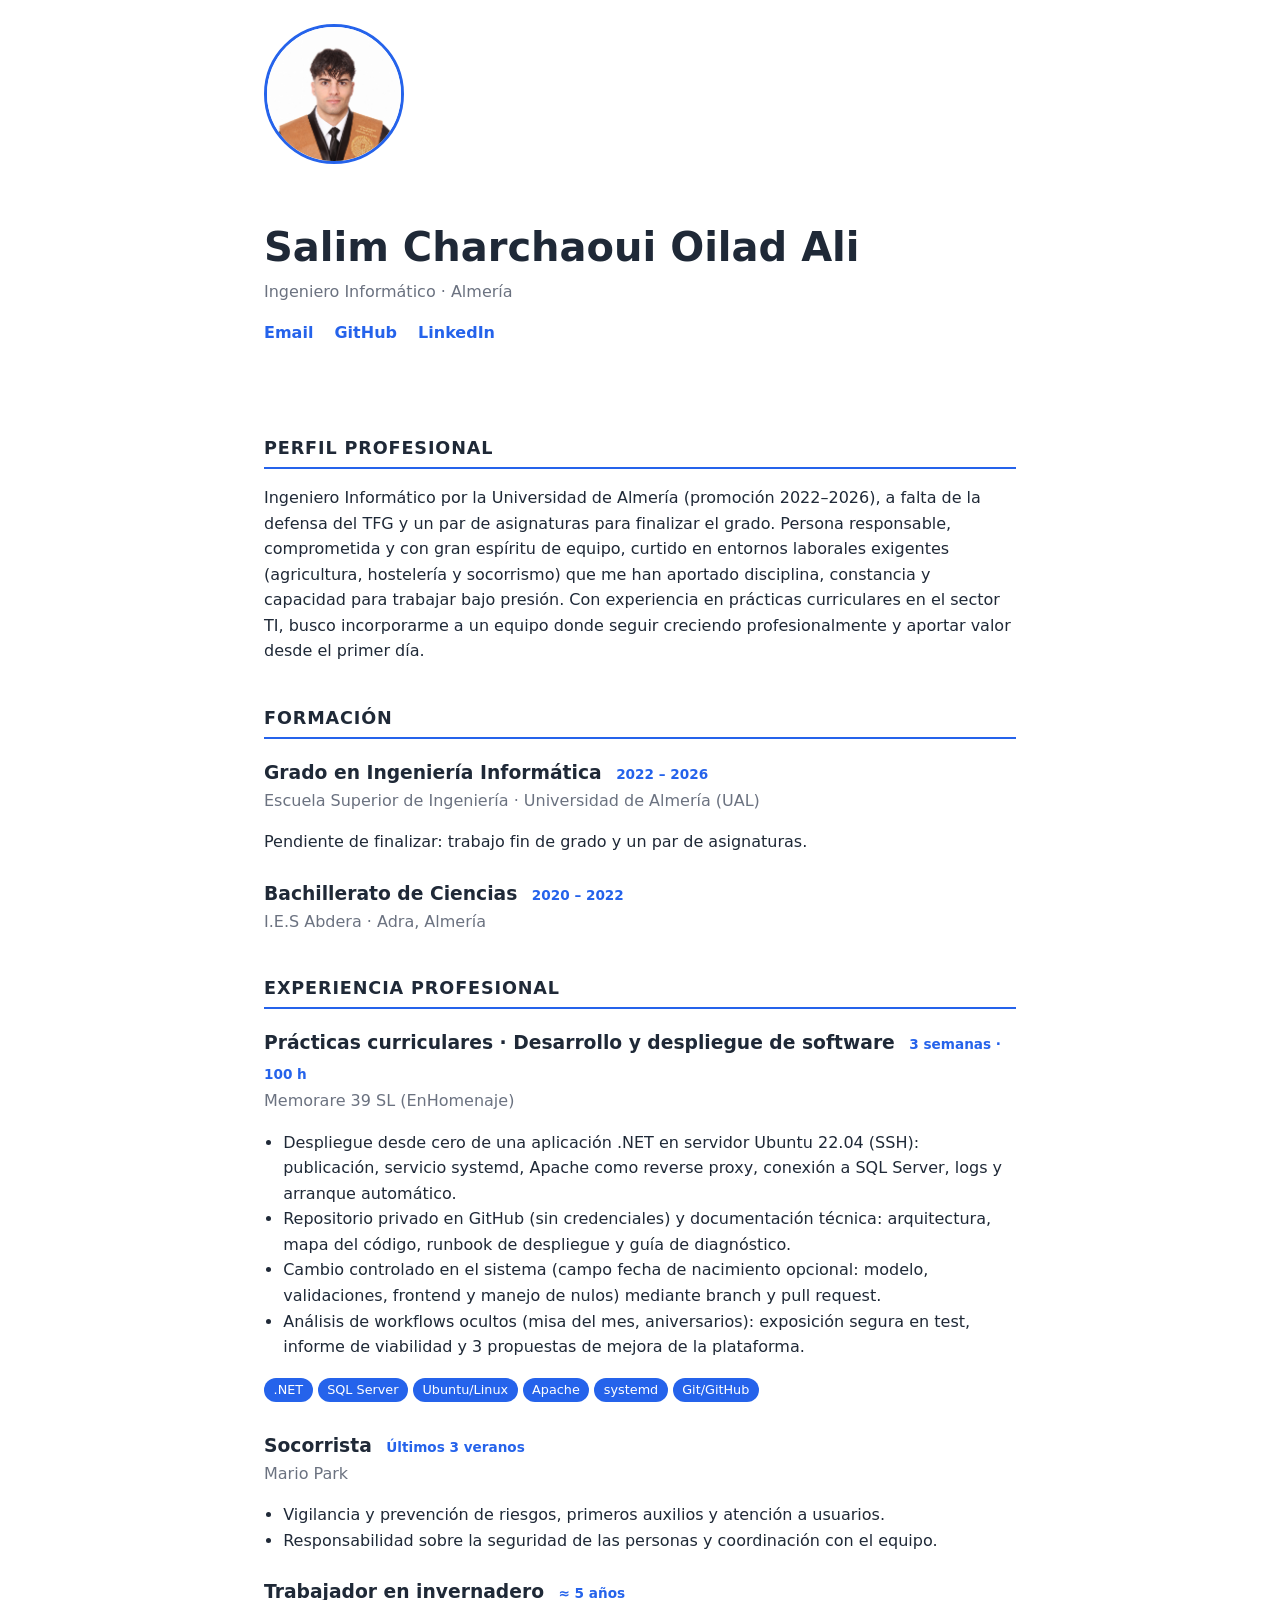
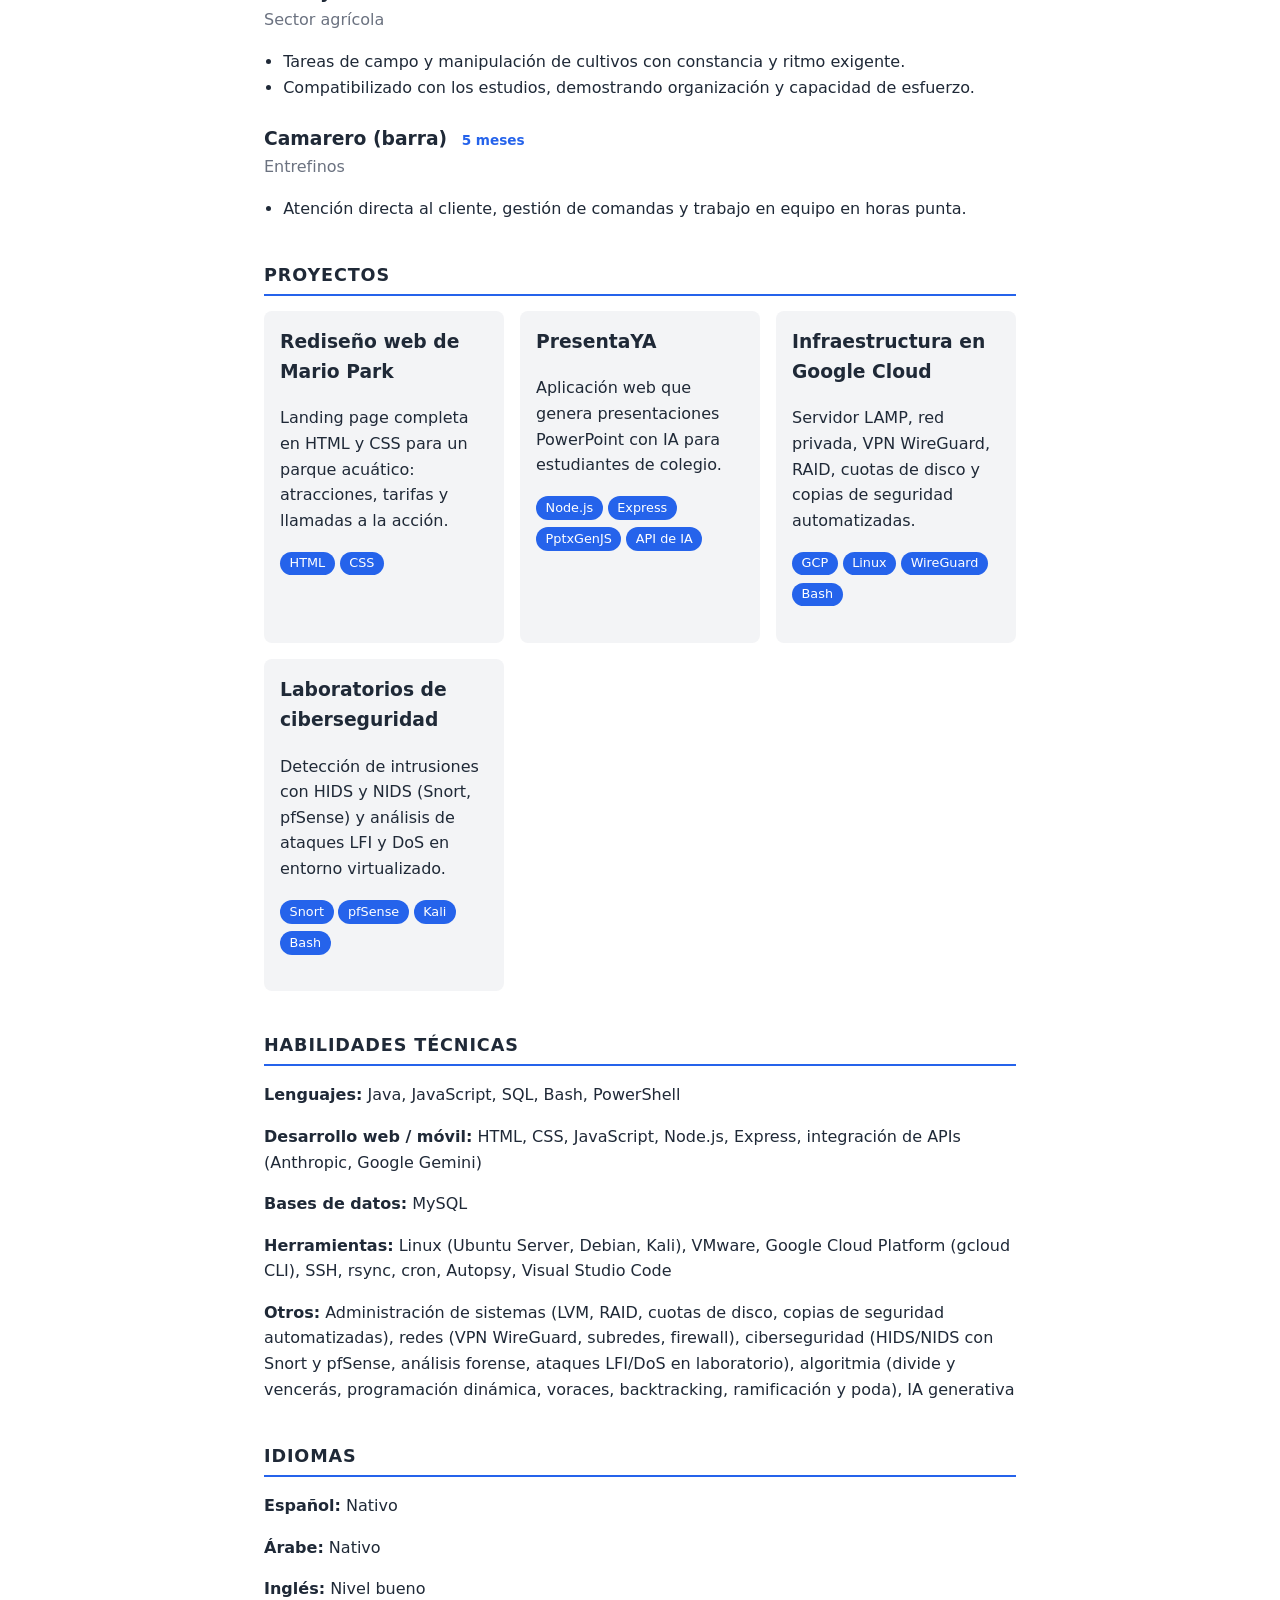
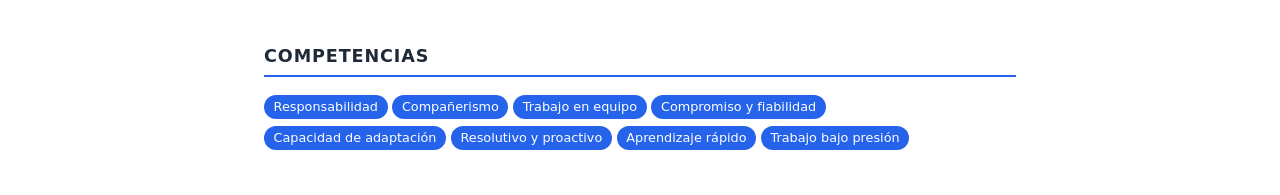
==== index.html @ c1d82d93 "Portfolio inicial" ====
<!DOCTYPE html>
<html lang="es">
<head>
  <meta charset="UTF-8">
  <meta name="viewport" content="width=device-width, initial-scale=1">
  <meta name="description" content="Portfolio de Salim Charchaoui Oilad Ali, Ingeniero Informático">
  <title>Salim Charchaoui Oilad Ali | Portfolio</title>
  <link rel="stylesheet" href="style.css">
</head>
<body>
<header>
  
    <img class="foto" src="foto.jpg" alt="Foto de Salim Charchaoui Oilad Ali">
  
  <div>
    <h1>Salim Charchaoui Oilad Ali</h1>
    <p class="subtitulo">Ingeniero Informático · Almería</p>
    <nav>
      <a href="mailto:salimalmeria12@gmail.com">Email</a>
      <a href="https://github.com/ualsco569">GitHub</a>
      <a href="https://linkedin.com/in/salimcharchaoui">LinkedIn</a>
    </nav>
  </div>
</header>

  <main>
    <section>
      <h2>Perfil profesional</h2>
      <p>Ingeniero Informático por la Universidad de Almería (promoción 2022–2026), a falta de la defensa del TFG y un par de asignaturas para finalizar el grado. Persona responsable, comprometida y con gran espíritu de equipo, curtido en entornos laborales exigentes (agricultura, hostelería y socorrismo) que me han aportado disciplina, constancia y capacidad para trabajar bajo presión. Con experiencia en prácticas curriculares en el sector TI, busco incorporarme a un equipo donde seguir creciendo profesionalmente y aportar valor desde el primer día.</p>
    </section>

    <section>
      <h2>Formación</h2>
      
        <div class="item">
          <h3>Grado en Ingeniería Informática <span class="periodo">2022 – 2026</span></h3>
          <p class="meta">Escuela Superior de Ingeniería · Universidad de Almería (UAL)</p>
          <p>Pendiente de finalizar: trabajo fin de grado y un par de asignaturas.</p>
        </div>
      
        <div class="item">
          <h3>Bachillerato de Ciencias <span class="periodo">2020 – 2022</span></h3>
          <p class="meta">I.E.S Abdera · Adra, Almería</p>
          
        </div>
      
    </section>

    <section>
      <h2>Experiencia profesional</h2>
      
        <div class="item">
          <h3>Prácticas curriculares · Desarrollo y despliegue de software <span class="periodo">3 semanas · 100 h</span></h3>
          <p class="meta">Memorare 39 SL (EnHomenaje)</p>
          <ul>
            <li>Despliegue desde cero de una aplicación .NET en servidor Ubuntu 22.04 (SSH): publicación, servicio systemd, Apache como reverse proxy, conexión a SQL Server, logs y arranque automático.</li><li>Repositorio privado en GitHub (sin credenciales) y documentación técnica: arquitectura, mapa del código, runbook de despliegue y guía de diagnóstico.</li><li>Cambio controlado en el sistema (campo fecha de nacimiento opcional: modelo, validaciones, frontend y manejo de nulos) mediante branch y pull request.</li><li>Análisis de workflows ocultos (misa del mes, aniversarios): exposición segura en test, informe de viabilidad y 3 propuestas de mejora de la plataforma.</li>
          </ul>
          
            <p class="tags"><span>.NET</span><span>SQL Server</span><span>Ubuntu/Linux</span><span>Apache</span><span>systemd</span><span>Git/GitHub</span></p>
          
        </div>
      
        <div class="item">
          <h3>Socorrista <span class="periodo">Últimos 3 veranos</span></h3>
          <p class="meta">Mario Park</p>
          <ul>
            <li>Vigilancia y prevención de riesgos, primeros auxilios y atención a usuarios.</li><li>Responsabilidad sobre la seguridad de las personas y coordinación con el equipo.</li>
          </ul>
          
        </div>
      
        <div class="item">
          <h3>Trabajador en invernadero <span class="periodo">≈ 5 años</span></h3>
          <p class="meta">Sector agrícola</p>
          <ul>
            <li>Tareas de campo y manipulación de cultivos con constancia y ritmo exigente.</li><li>Compatibilizado con los estudios, demostrando organización y capacidad de esfuerzo.</li>
          </ul>
          
        </div>
      
        <div class="item">
          <h3>Camarero (barra) <span class="periodo">5 meses</span></h3>
          <p class="meta">Entrefinos</p>
          <ul>
            <li>Atención directa al cliente, gestión de comandas y trabajo en equipo en horas punta.</li>
          </ul>
          
        </div>
      
    </section>

    <section>
      <h2>Proyectos</h2>
      <div class="grid">
        
          <article class="tarjeta">
            <h3>Rediseño web de Mario Park</h3>
            <p>Landing page completa en HTML y CSS para un parque acuático: atracciones, tarifas y llamadas a la acción.</p>
            <p class="tags"><span>HTML</span><span>CSS</span></p>
            
          </article>
        
          <article class="tarjeta">
            <h3>PresentaYA</h3>
            <p>Aplicación web que genera presentaciones PowerPoint con IA para estudiantes de colegio.</p>
            <p class="tags"><span>Node.js</span><span>Express</span><span>PptxGenJS</span><span>API de IA</span></p>
            
          </article>
        
          <article class="tarjeta">
            <h3>Infraestructura en Google Cloud</h3>
            <p>Servidor LAMP, red privada, VPN WireGuard, RAID, cuotas de disco y copias de seguridad automatizadas.</p>
            <p class="tags"><span>GCP</span><span>Linux</span><span>WireGuard</span><span>Bash</span></p>
            
          </article>
        
          <article class="tarjeta">
            <h3>Laboratorios de ciberseguridad</h3>
            <p>Detección de intrusiones con HIDS y NIDS (Snort, pfSense) y análisis de ataques LFI y DoS en entorno virtualizado.</p>
            <p class="tags"><span>Snort</span><span>pfSense</span><span>Kali</span><span>Bash</span></p>
            
          </article>
        
      </div>
    </section>

    <section>
      <h2>Habilidades técnicas</h2>
      
        <p><strong>Lenguajes:</strong> Java, JavaScript, SQL, Bash, PowerShell</p>
      
        <p><strong>Desarrollo web / móvil:</strong> HTML, CSS, JavaScript, Node.js, Express, integración de APIs (Anthropic, Google Gemini)</p>
      
        <p><strong>Bases de datos:</strong> MySQL</p>
      
        <p><strong>Herramientas:</strong> Linux (Ubuntu Server, Debian, Kali), VMware, Google Cloud Platform (gcloud CLI), SSH, rsync, cron, Autopsy, Visual Studio Code</p>
      
        <p><strong>Otros:</strong> Administración de sistemas (LVM, RAID, cuotas de disco, copias de seguridad automatizadas), redes (VPN WireGuard, subredes, firewall), ciberseguridad (HIDS/NIDS con Snort y pfSense, análisis forense, ataques LFI/DoS en laboratorio), algoritmia (divide y vencerás, programación dinámica, voraces, backtracking, ramificación y poda), IA generativa</p>
      
    </section>

    <section>
      <h2>Idiomas</h2>
      
        <p><strong>Español:</strong> Nativo</p>
      
        <p><strong>Árabe:</strong> Nativo</p>
      
        <p><strong>Inglés:</strong> Nivel bueno</p>
      
    </section>

    <section>
      <h2>Competencias</h2>
      <p class="tags"><span>Responsabilidad</span><span>Compañerismo</span><span>Trabajo en equipo</span><span>Compromiso y fiabilidad</span><span>Capacidad de adaptación</span><span>Resolutivo y proactivo</span><span>Aprendizaje rápido</span><span>Trabajo bajo presión</span></p>
    </section>
  </main>
</body>
</html>
---- style.css ----
:root {
  --fondo: #ffffff;
  --texto: #1f2937;
  --suave: #6b7280;
  --acento: #2563eb;
  --tarjeta: #f3f4f6;
}

@media (prefers-color-scheme: dark) {
  :root {
    --fondo: #111827;
    --texto: #e5e7eb;
    --suave: #9ca3af;
    --acento: #60a5fa;
    --tarjeta: #1f2937;
  }
}

* { box-sizing: border-box; }

body {
  margin: 0;
  font-family: system-ui, sans-serif;
  line-height: 1.6;
  background: var(--fondo);
  color: var(--texto);
}

header, main {
  max-width: 800px;
  margin: 0 auto;
  padding: 1.5rem;
}

h1 { margin-bottom: 0; font-size: 2.5rem; }
.subtitulo { margin-top: 0; color: var(--suave); }

nav a {
  margin-right: 1rem;
  color: var(--acento);
  text-decoration: none;
  font-weight: 600;
}
nav a:hover { text-decoration: underline; }

h2 {
  margin-top: 2.5rem;
  padding-bottom: 0.3rem;
  border-bottom: 2px solid var(--acento);
  text-transform: uppercase;
  letter-spacing: 0.05em;
  font-size: 1.1rem;
}

.item h3 { margin-bottom: 0; }
.meta { margin-top: 0; color: var(--suave); }

.grid {
  display: grid;
  grid-template-columns: repeat(auto-fit, minmax(240px, 1fr));
  gap: 1rem;
}

.tarjeta {
  padding: 1rem;
  background: var(--tarjeta);
  border-radius: 8px;
}
.tarjeta h3 { margin-top: 0; }

.tags span {
  display: inline-block;
  margin: 0 0.3rem 0.3rem 0;
  padding: 0.1rem 0.6rem;
  background: var(--acento);
  color: #fff;
  border-radius: 999px;
  font-size: 0.8rem;
}
.periodo {
  margin-left: 0.5rem;
  color: var(--acento);
  font-size: 0.85rem;
  font-weight: 600;
}

.item ul { margin-top: 0.3rem; padding-left: 1.2rem; }
.item { margin-bottom: 1.5rem; }
header {
  display: flex;
  align-items: center;
  gap: 1.5rem;
  flex-wrap: wrap;
}

.foto {
  width: 140px;
  height: 140px;
  border-radius: 50%;
  object-fit: cover;
  border: 3px solid var(--acento);
}
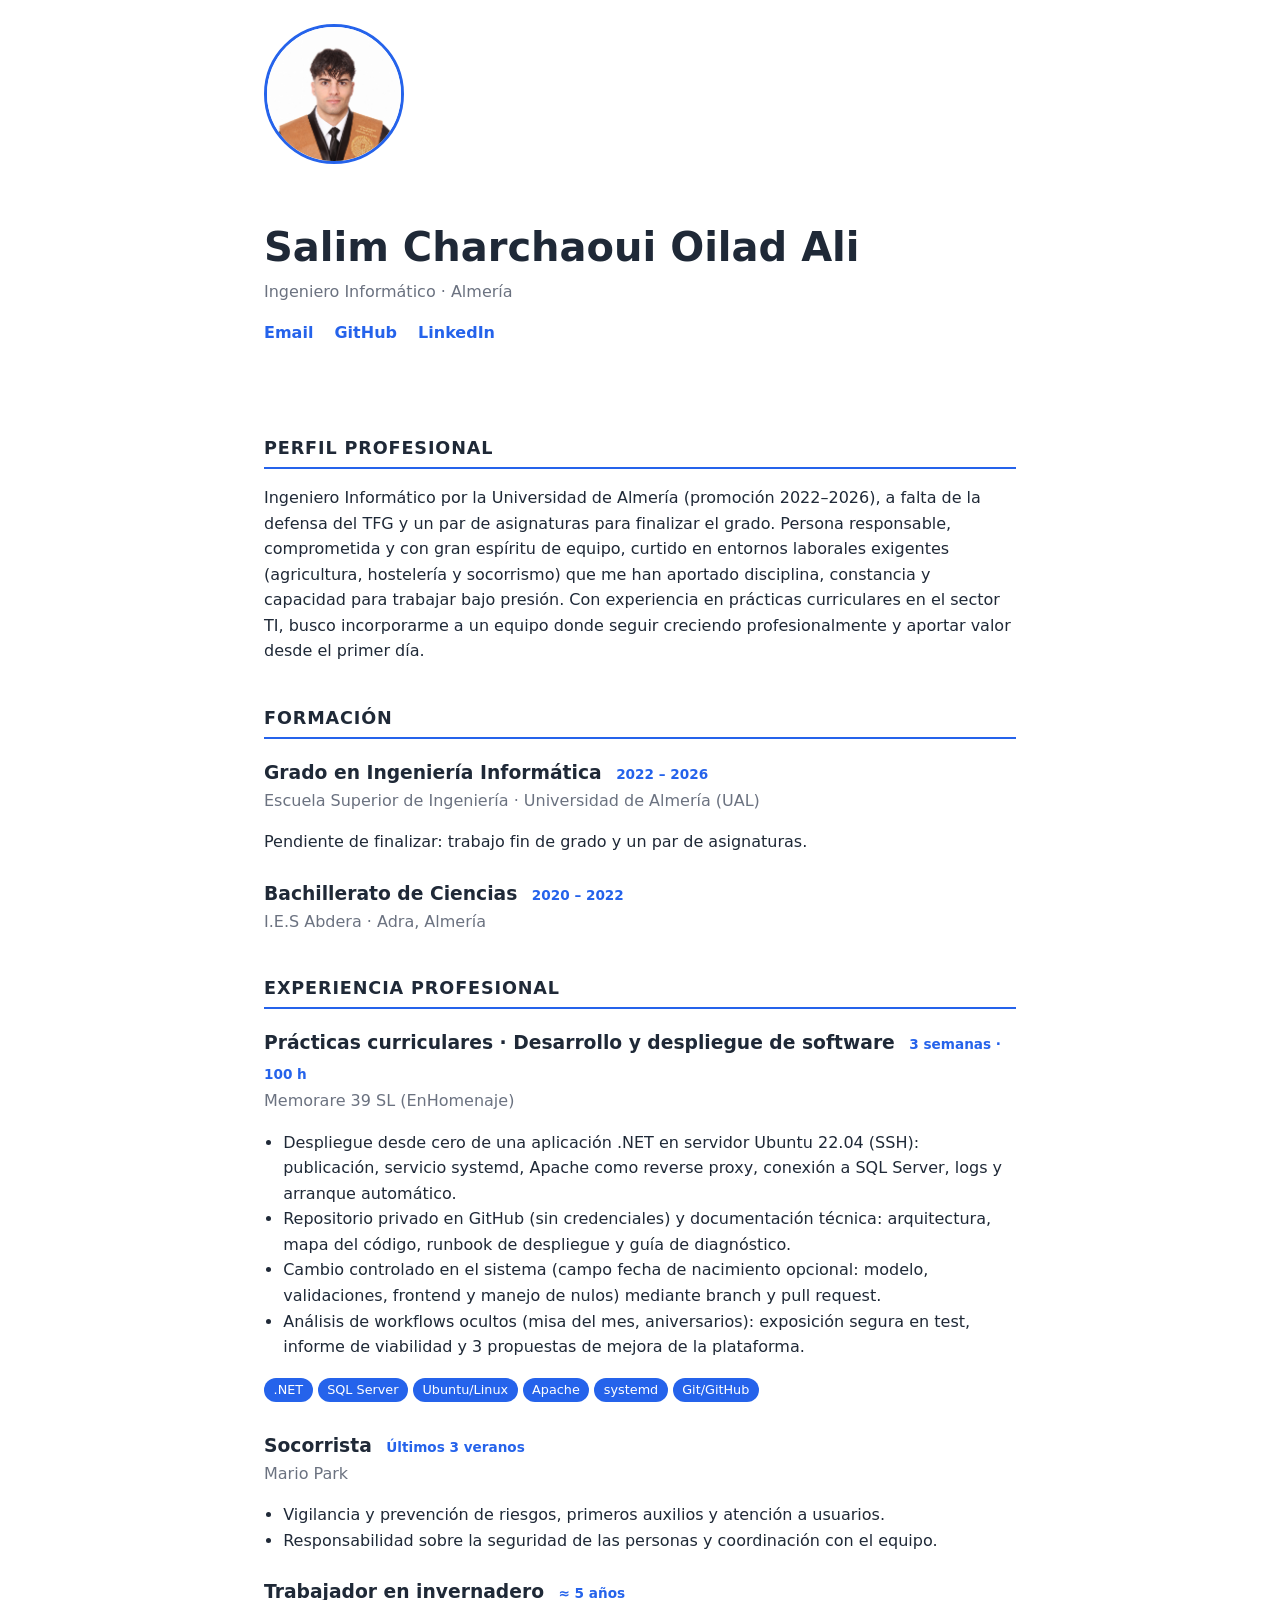
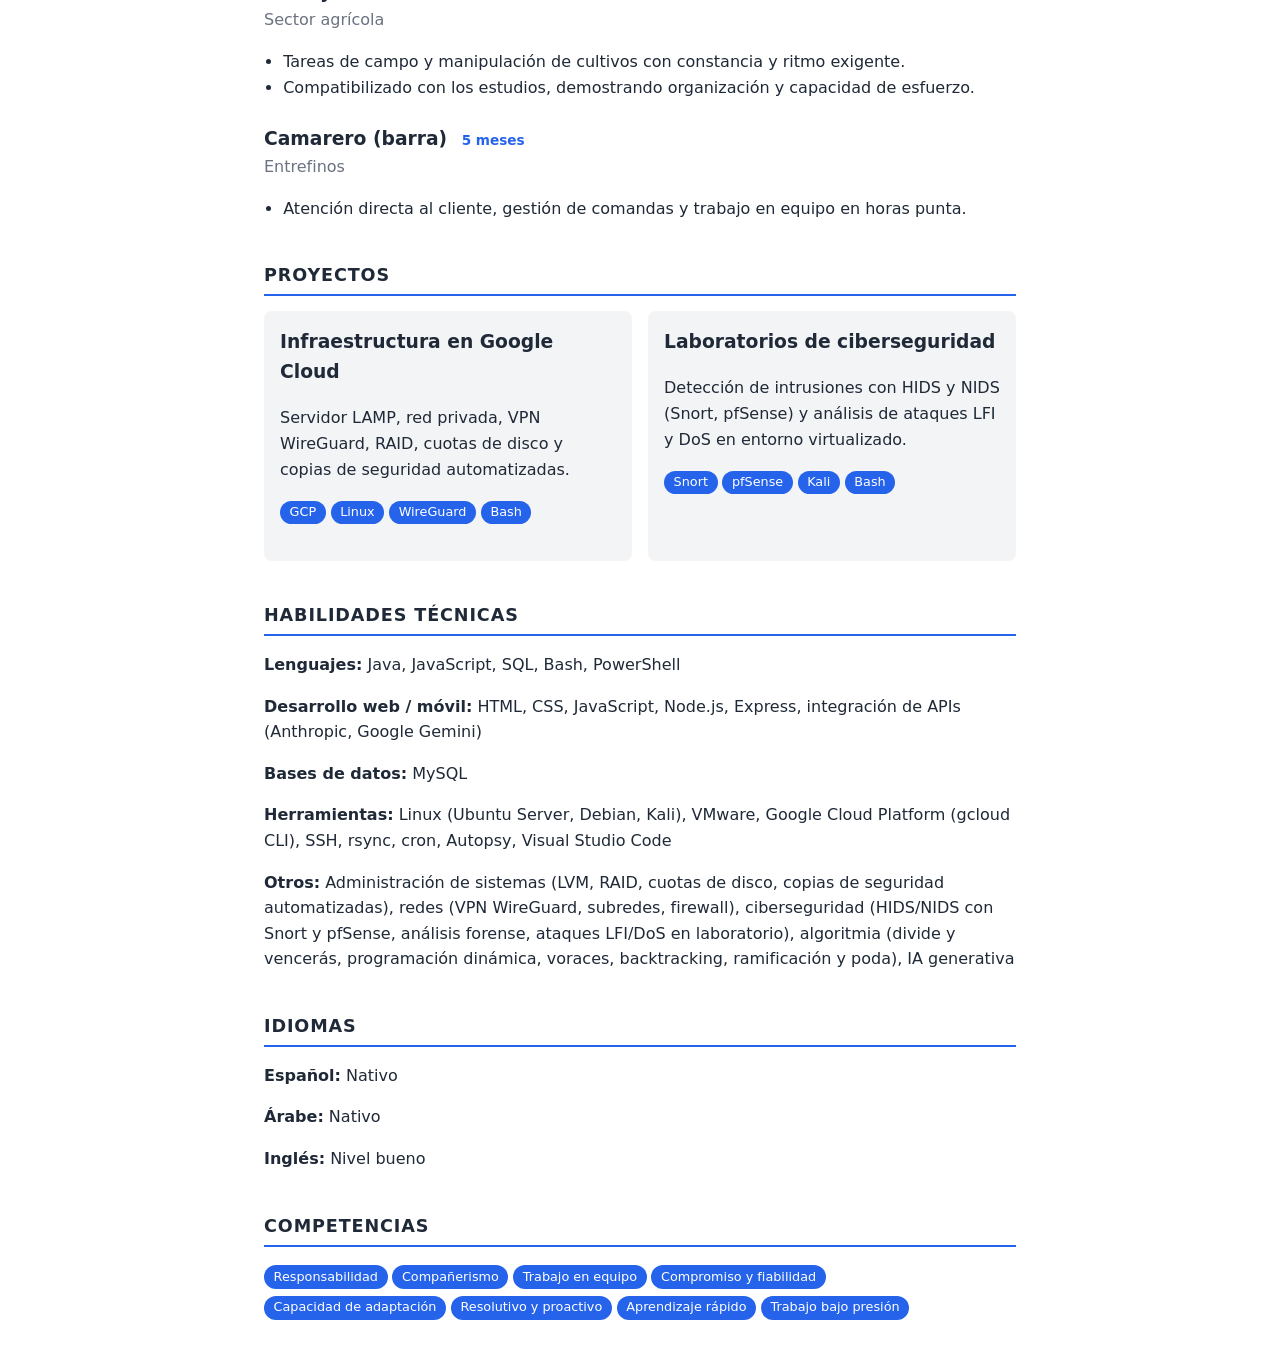
==== commit 713c6946: "Quito proyectos" ====
--- a/index.html
+++ b/index.html
@@ -94,20 +94,6 @@
       <div class="grid">
         
           <article class="tarjeta">
-            <h3>Rediseño web de Mario Park</h3>
-            <p>Landing page completa en HTML y CSS para un parque acuático: atracciones, tarifas y llamadas a la acción.</p>
-            <p class="tags"><span>HTML</span><span>CSS</span></p>
-            
-          </article>
-        
-          <article class="tarjeta">
-            <h3>PresentaYA</h3>
-            <p>Aplicación web que genera presentaciones PowerPoint con IA para estudiantes de colegio.</p>
-            <p class="tags"><span>Node.js</span><span>Express</span><span>PptxGenJS</span><span>API de IA</span></p>
-            
-          </article>
-        
-          <article class="tarjeta">
             <h3>Infraestructura en Google Cloud</h3>
             <p>Servidor LAMP, red privada, VPN WireGuard, RAID, cuotas de disco y copias de seguridad automatizadas.</p>
             <p class="tags"><span>GCP</span><span>Linux</span><span>WireGuard</span><span>Bash</span></p>
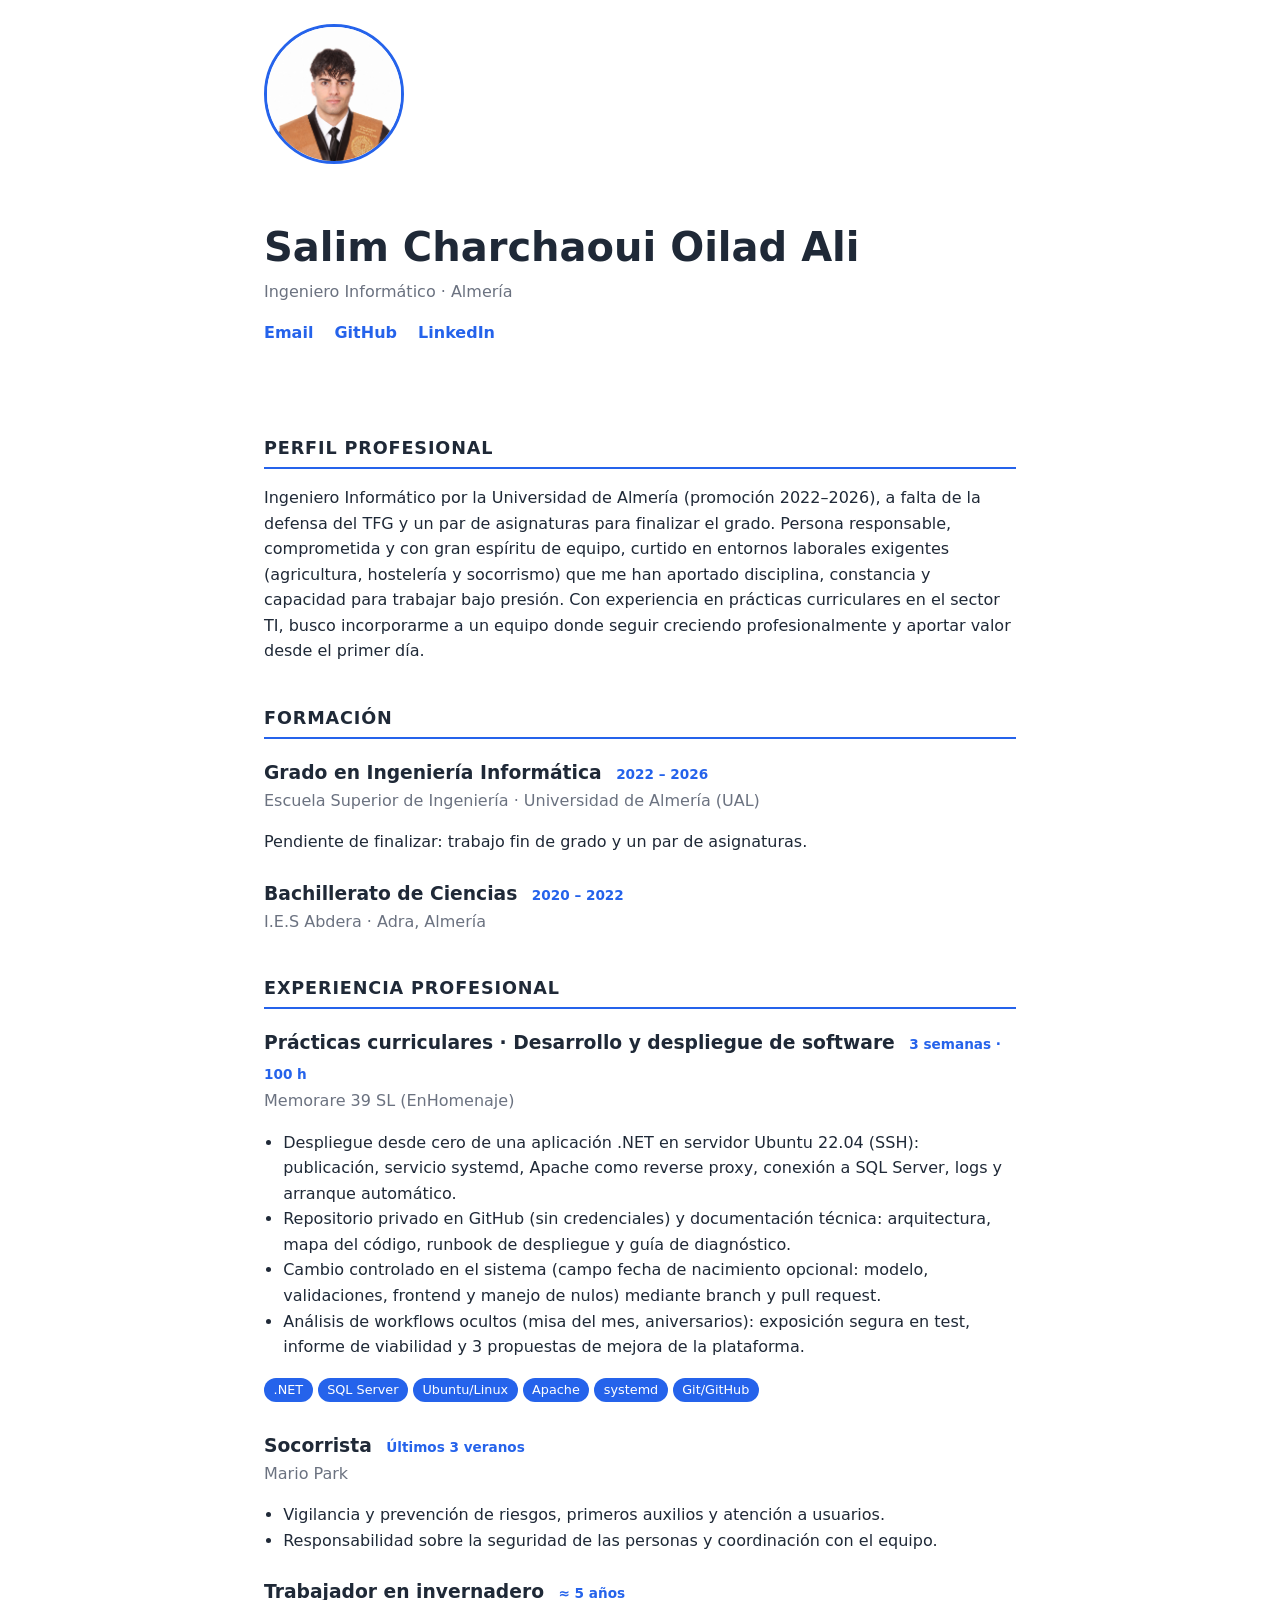
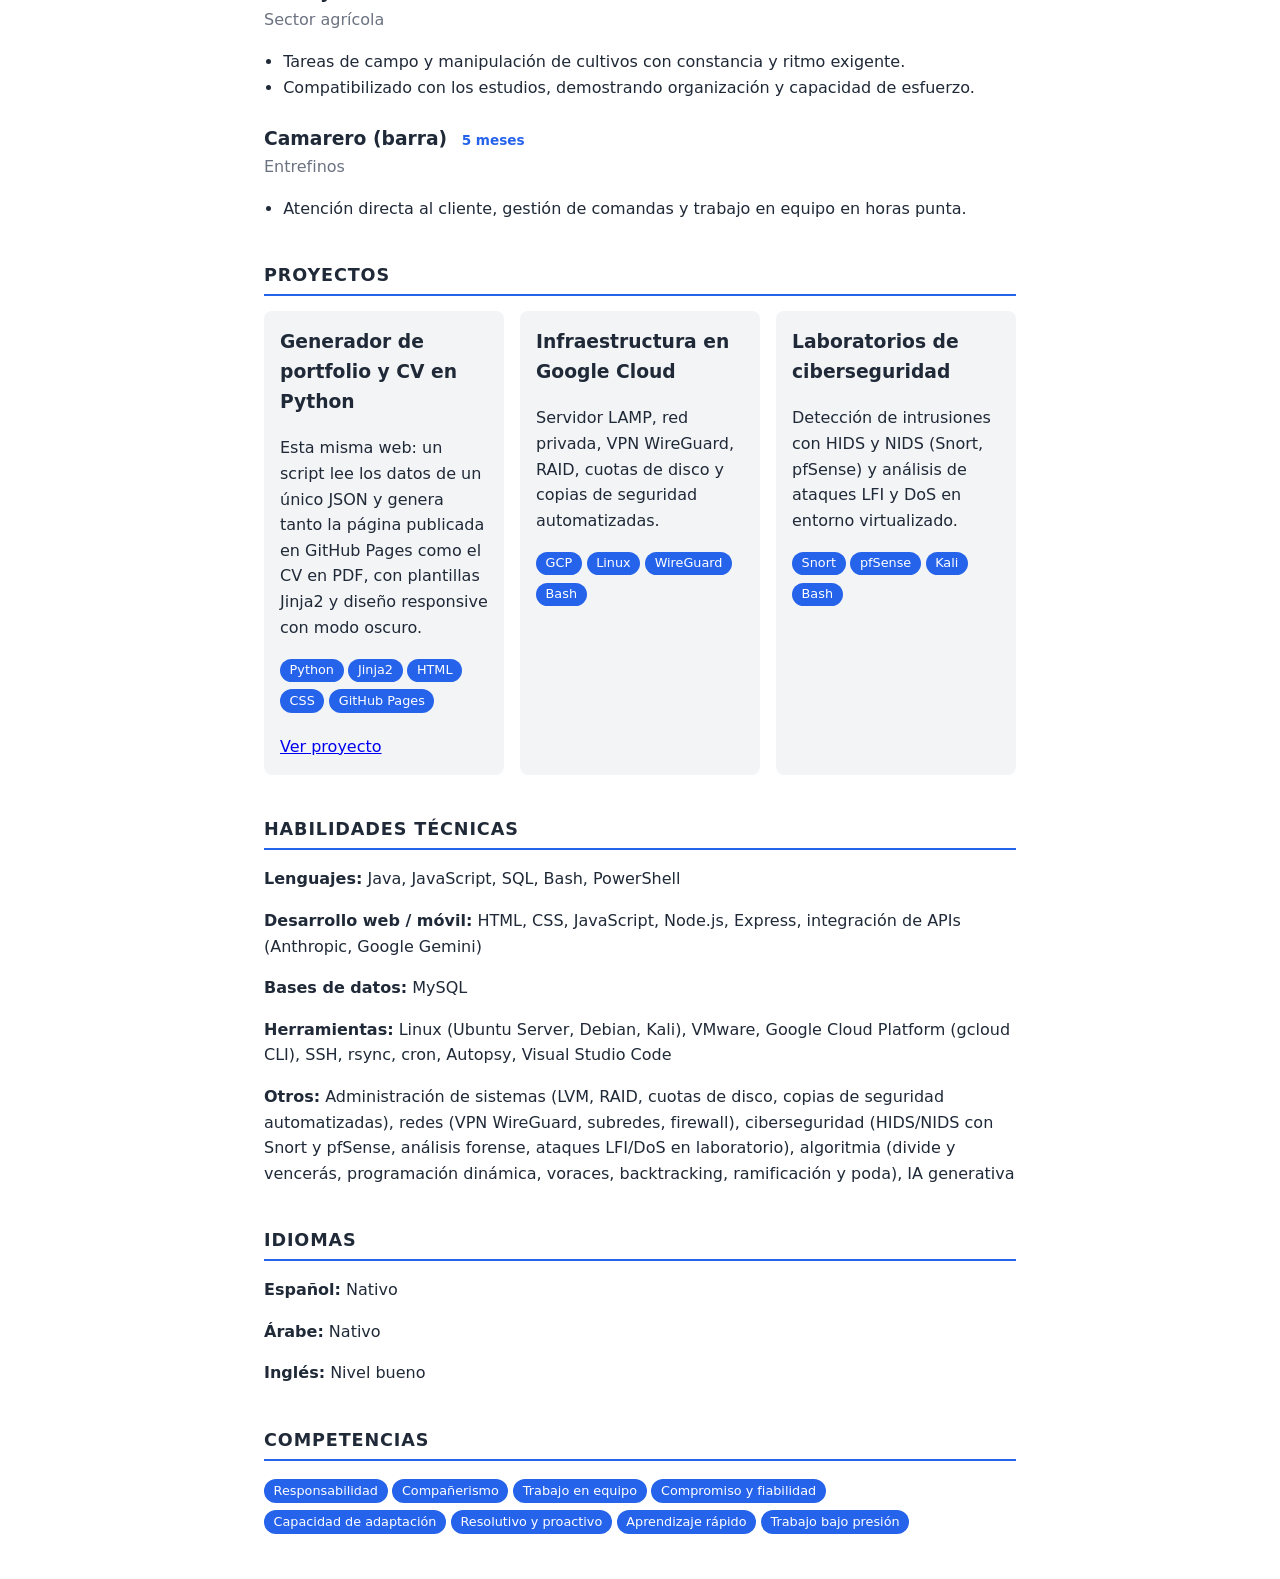
==== commit 23cabc5c: "Añado proyecto: generador de CV" ====
--- a/index.html
+++ b/index.html
@@ -94,6 +94,13 @@
       <div class="grid">
         
           <article class="tarjeta">
+            <h3>Generador de portfolio y CV en Python</h3>
+            <p>Esta misma web: un script lee los datos de un único JSON y genera tanto la página publicada en GitHub Pages como el CV en PDF, con plantillas Jinja2 y diseño responsive con modo oscuro.</p>
+            <p class="tags"><span>Python</span><span>Jinja2</span><span>HTML</span><span>CSS</span><span>GitHub Pages</span></p>
+            <a href="https://github.com/ualsco569/ualsco569.github.io">Ver proyecto</a>
+          </article>
+        
+          <article class="tarjeta">
             <h3>Infraestructura en Google Cloud</h3>
             <p>Servidor LAMP, red privada, VPN WireGuard, RAID, cuotas de disco y copias de seguridad automatizadas.</p>
             <p class="tags"><span>GCP</span><span>Linux</span><span>WireGuard</span><span>Bash</span></p>
